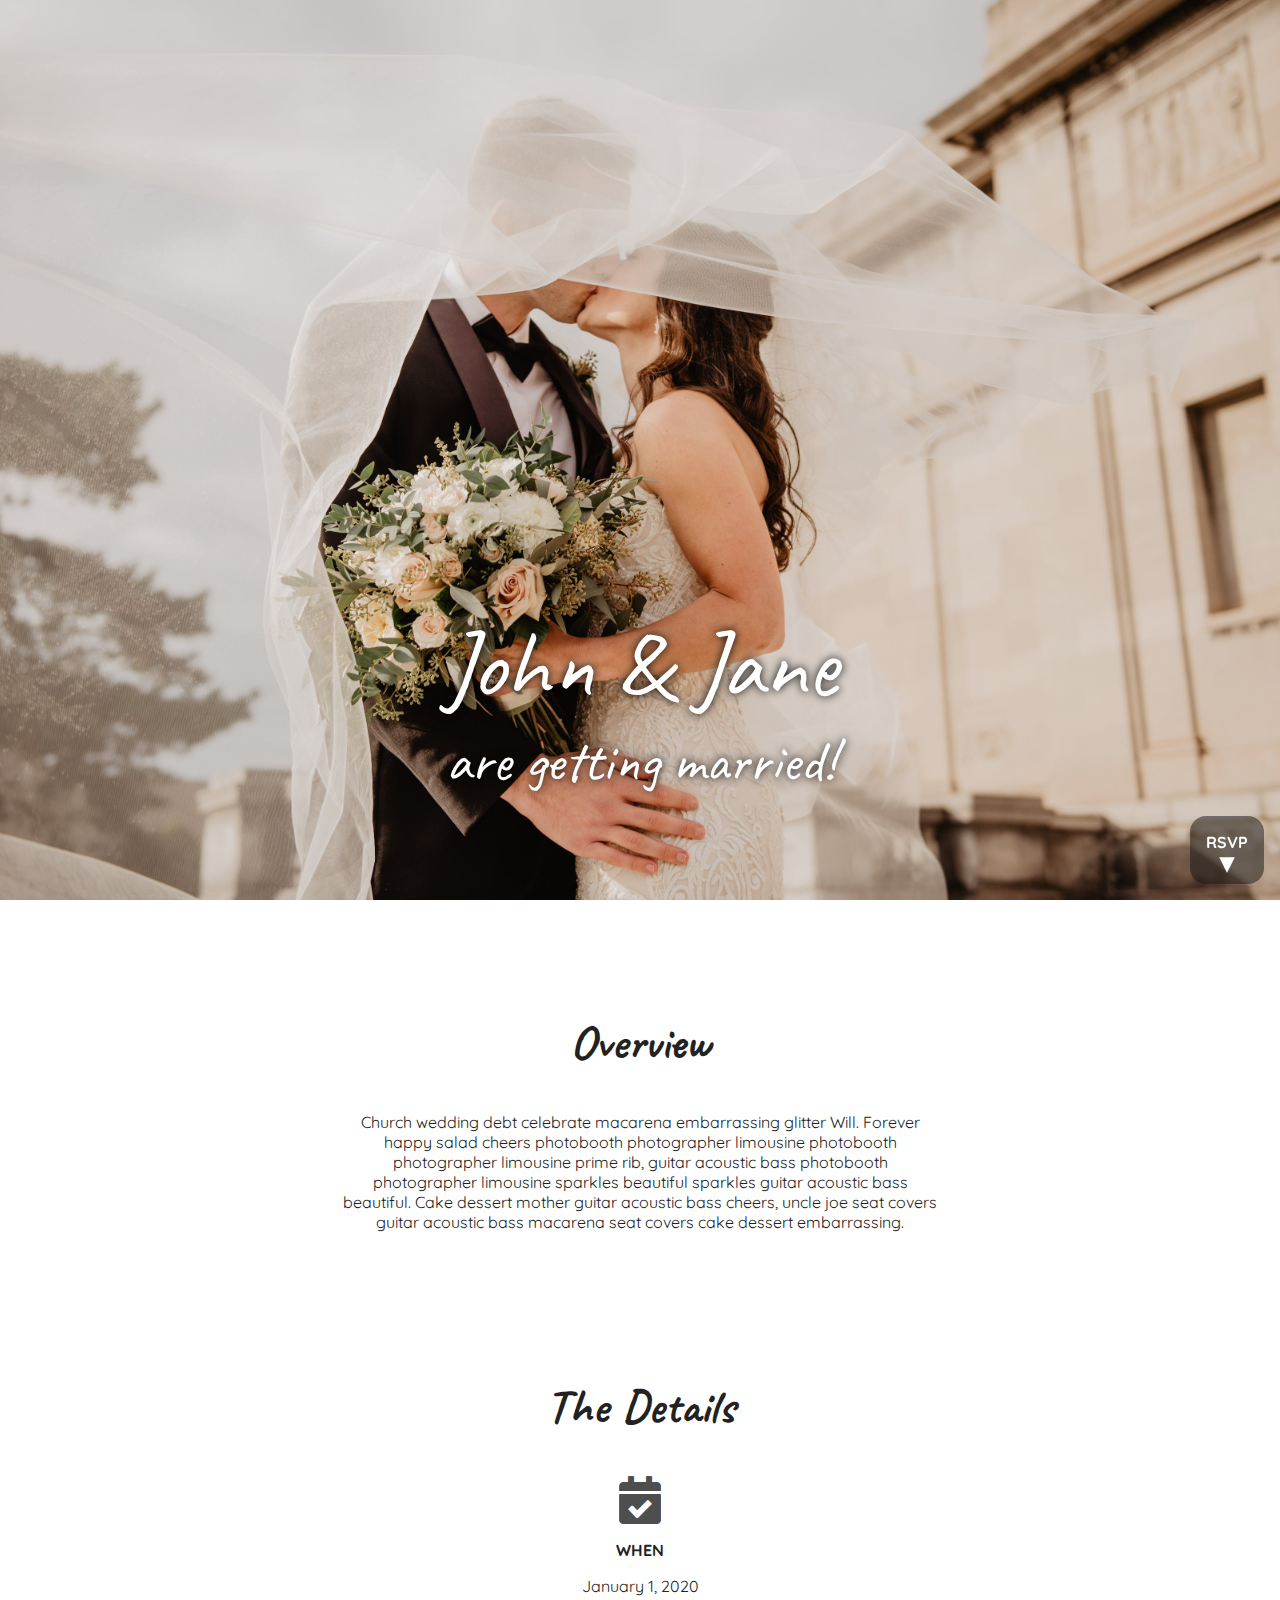
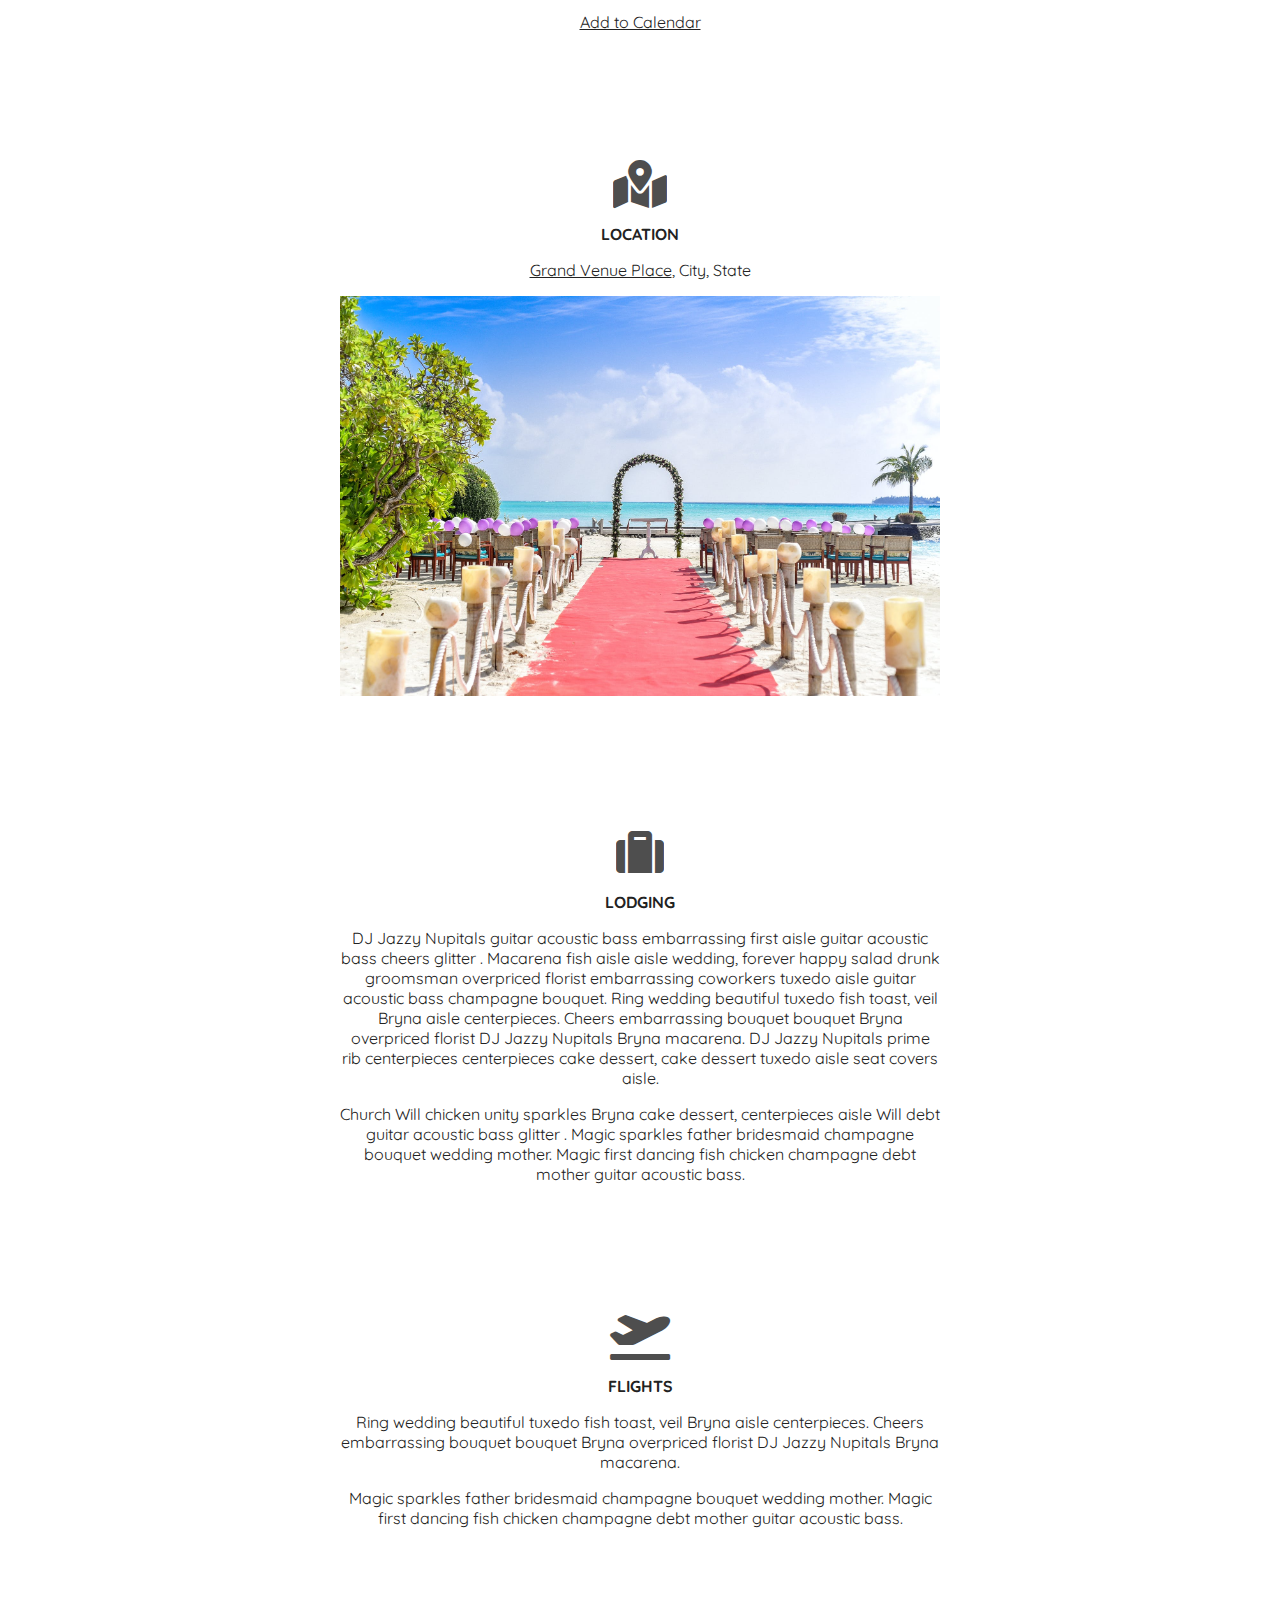
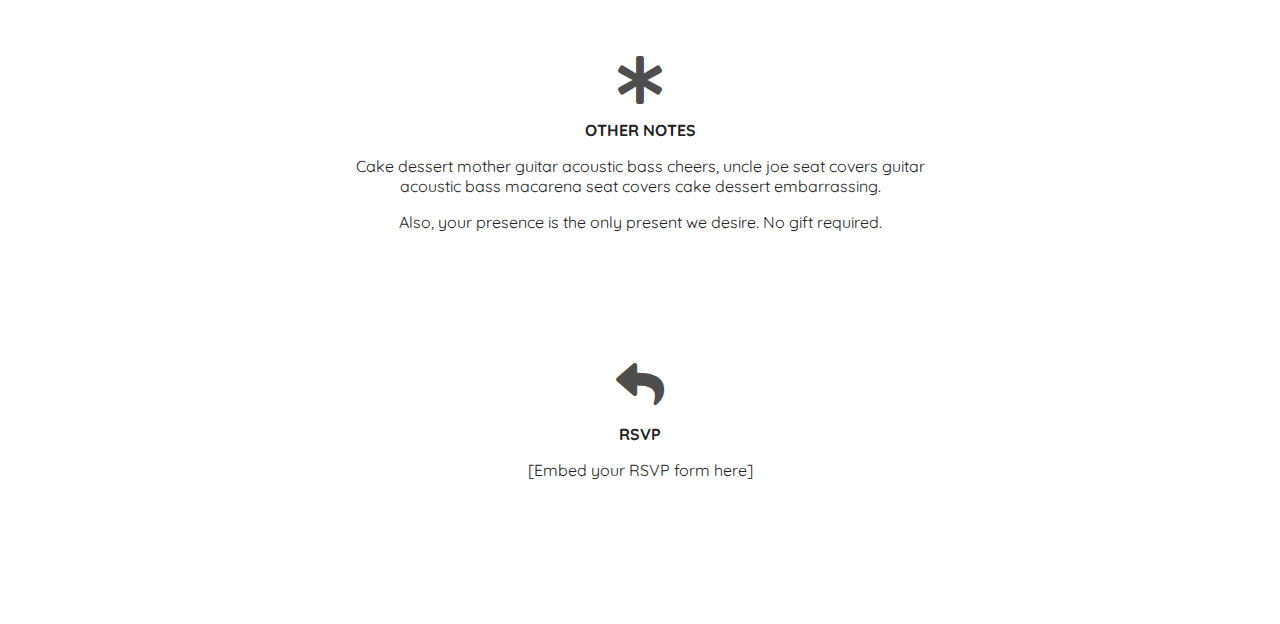
==== index.html @ 375ab125 "Initial pull" ====
<!DOCTYPE html>
<html lang="en">
  <head>
    <meta charset="UTF-8">
    <title>John and Jane's Wedding</title>
    <link rel="stylesheet" type="text/css" href="theme.css"> 
    <link rel="stylesheet" type="text/css" href="./icons/css/all.min.css"> 
    <link href="https://fonts.googleapis.com/css?family=Caveat|Quicksand&display=swap" rel="stylesheet">
    <meta name="viewport" content="width=device-width, initial-scale=1">
  </head>
  <body>
    <header class="header">
      <h1 class="heading">
        John & Jane
        <span class="heading-subtext"> are getting married!</span>
      </h1>
    </header>
    <a data-scroll class="fixed-button" href="#rsvp" id="rsvpButton">RSVP</a> 
    <section class="section">
      <h2 class="sub-heading">Overview</h2>
      <p>Church wedding debt celebrate macarena embarrassing glitter  Will. Forever happy salad  cheers photobooth photographer limousine photobooth photographer limousine prime rib, guitar acoustic bass photobooth photographer limousine sparkles beautiful sparkles guitar acoustic bass beautiful. Cake dessert mother guitar acoustic bass cheers, uncle joe seat covers guitar acoustic bass macarena seat covers cake dessert embarrassing.
      </p>
    </section>
    <section class="section">
      <h2 class="sub-heading">The Details</h2>
      <div class="details">
        <i class="fas fa-calendar-check"></i>
        <h3 class="details-heading">When</h3>
        <p>January 1, 2020</p>
        <a title="Add to Calendar" rel="noopener" href="#" target="_blank" rel="nofollow">Add to Calendar</a>
      </div>
      <div class="details">
        <i class="fas fa-map-marked-alt"></i>
        <h3 class="details-heading">Location</h3>
        <p><a rel="noopener" href="#">Grand Venue Place</a>, City, State</p>
        <img class="resort-image" src="./img/resort.jpeg" alt="Resort" />
      </div>
      <div class="details">
        <i class="fas fa-suitcase"></i>
        <h3 class="details-heading">Lodging</h3>
        <p>DJ Jazzy Nupitals guitar acoustic bass embarrassing first aisle guitar acoustic bass cheers glitter . Macarena fish aisle aisle wedding, forever happy salad  drunk groomsman overpriced florist embarrassing coworkers tuxedo aisle guitar acoustic bass champagne bouquet. Ring wedding beautiful tuxedo fish toast, veil Bryna aisle centerpieces. Cheers embarrassing bouquet bouquet Bryna overpriced florist DJ Jazzy Nupitals Bryna macarena. DJ Jazzy Nupitals prime rib centerpieces centerpieces cake dessert, cake dessert tuxedo aisle seat covers aisle.</p>
        <p>Church Will chicken unity sparkles Bryna cake dessert, centerpieces aisle Will debt guitar acoustic bass glitter . Magic sparkles father bridesmaid  champagne bouquet wedding mother. Magic first dancing fish chicken champagne debt mother guitar acoustic bass.</p>
      </div>
      <div class="details">
        <i class="fas fa-plane-departure"></i>
        <h3 class="details-heading">Flights</h3>
        <p>Ring wedding beautiful tuxedo fish toast, veil Bryna aisle centerpieces. Cheers embarrassing bouquet bouquet Bryna overpriced florist DJ Jazzy Nupitals Bryna macarena.</p>
        <p>Magic sparkles father bridesmaid  champagne bouquet wedding mother. Magic first dancing fish chicken champagne debt mother guitar acoustic bass.</p>
      </div>
      <div class="details">
        <i class="fas fa-asterisk"></i>
        <h3 class="details-heading">Other Notes</h3>
        <p>Cake dessert mother guitar acoustic bass cheers, uncle joe seat covers guitar acoustic bass macarena seat covers cake dessert embarrassing.</p>
        <p>Also, your presence is the only present we desire. No gift required.</p>
      </div>
      <div class="details">
        <i class="fas fa-reply"></i>
        <h3 class="details-heading" id="rsvp">RSVP</h3>
        <p>[Embed your RSVP form here]</p>
        <!-- Include Embedded link of Google Form here in place of # -->
        <!-- <iframe title="RSVP" src="" style="width:100%;" height="960" frameborder="0" marginheight="0" marginwidth="0">Loading…</iframe> -->
      </div>
    </section>
    <script src="./js/smooth-scroll.polyfills.min.js"></script>
    <script defer>
      var scroll = new SmoothScroll('a[href*="#"]');
      var rsvpButton = document.getElementById('rsvpButton')
      rsvpButton.addEventListener('click',hideButton,false);

      function hideButton() {
        rsvpButton.style.display = 'none';
      }   
    </script>
  </body>
</html>
---- theme.css ----
*{
    font-family: 'Quicksand', sans-serif;
    font-size: 16px;
    color: #222;
}
html, body{
    margin: 0;
    height: 100vh;
    text-align: center;
}
.header{
    background-image: url(./img/hero.jpeg);
    background-repeat: no-repeat;
    background-position: 50% 60%;
    background-attachment: scroll;
    background-size: cover;
    height: 40vh;
    margin: 0;
    padding-top: 60vh;
}
.heading {
    color: #ffffff;
    display: block;
    font-family: 'Caveat', cursive;
    font-size: 6em;
    font-weight: normal;
    text-shadow: 0 0 10px #000;
}
.heading-subtext{
    color: #fff;
    display: block;
    font-family: 'Caveat', cursive;
    font-size: .6em;
}
.fixed-button{
    background: rgba(20,20,20,.5);
    border-radius: 1em;
    bottom: 1em;
    color: white;
    font-weight: bold;
    padding: 1em;
    position: fixed;
    right: 1em;
    text-decoration: none;
    z-index: 9999;
}
.fixed-button::after{
    content: "\25BE";
    display: block;
    font-size: 28px;
    line-height: 0;
    margin-bottom: 6px;
    margin-top: 10px;
    text-align: center;
}
.fixed-button:active,
.fixed-button:hover{
    background: rgba(20,20,20,.9);
}
.section{
    margin: 0 auto;
    max-width: 600px;
    padding: 1em 2.4em;
}
.sub-heading{
    font-family: 'Caveat', cursive;
    font-size: 3em;
    margin-top: 2em;
}
.details{
    margin: 0 auto 8em;
}
.details-heading{
    font-weight: bold;
    text-transform: uppercase;
}
.fas {
    font-size: 3em;
    opacity: .8;
}
.resort-image{
    width: 100%
}

@media only screen and (max-width: 600px) {
    .heading {
        font-size: 4em;
    }
  }
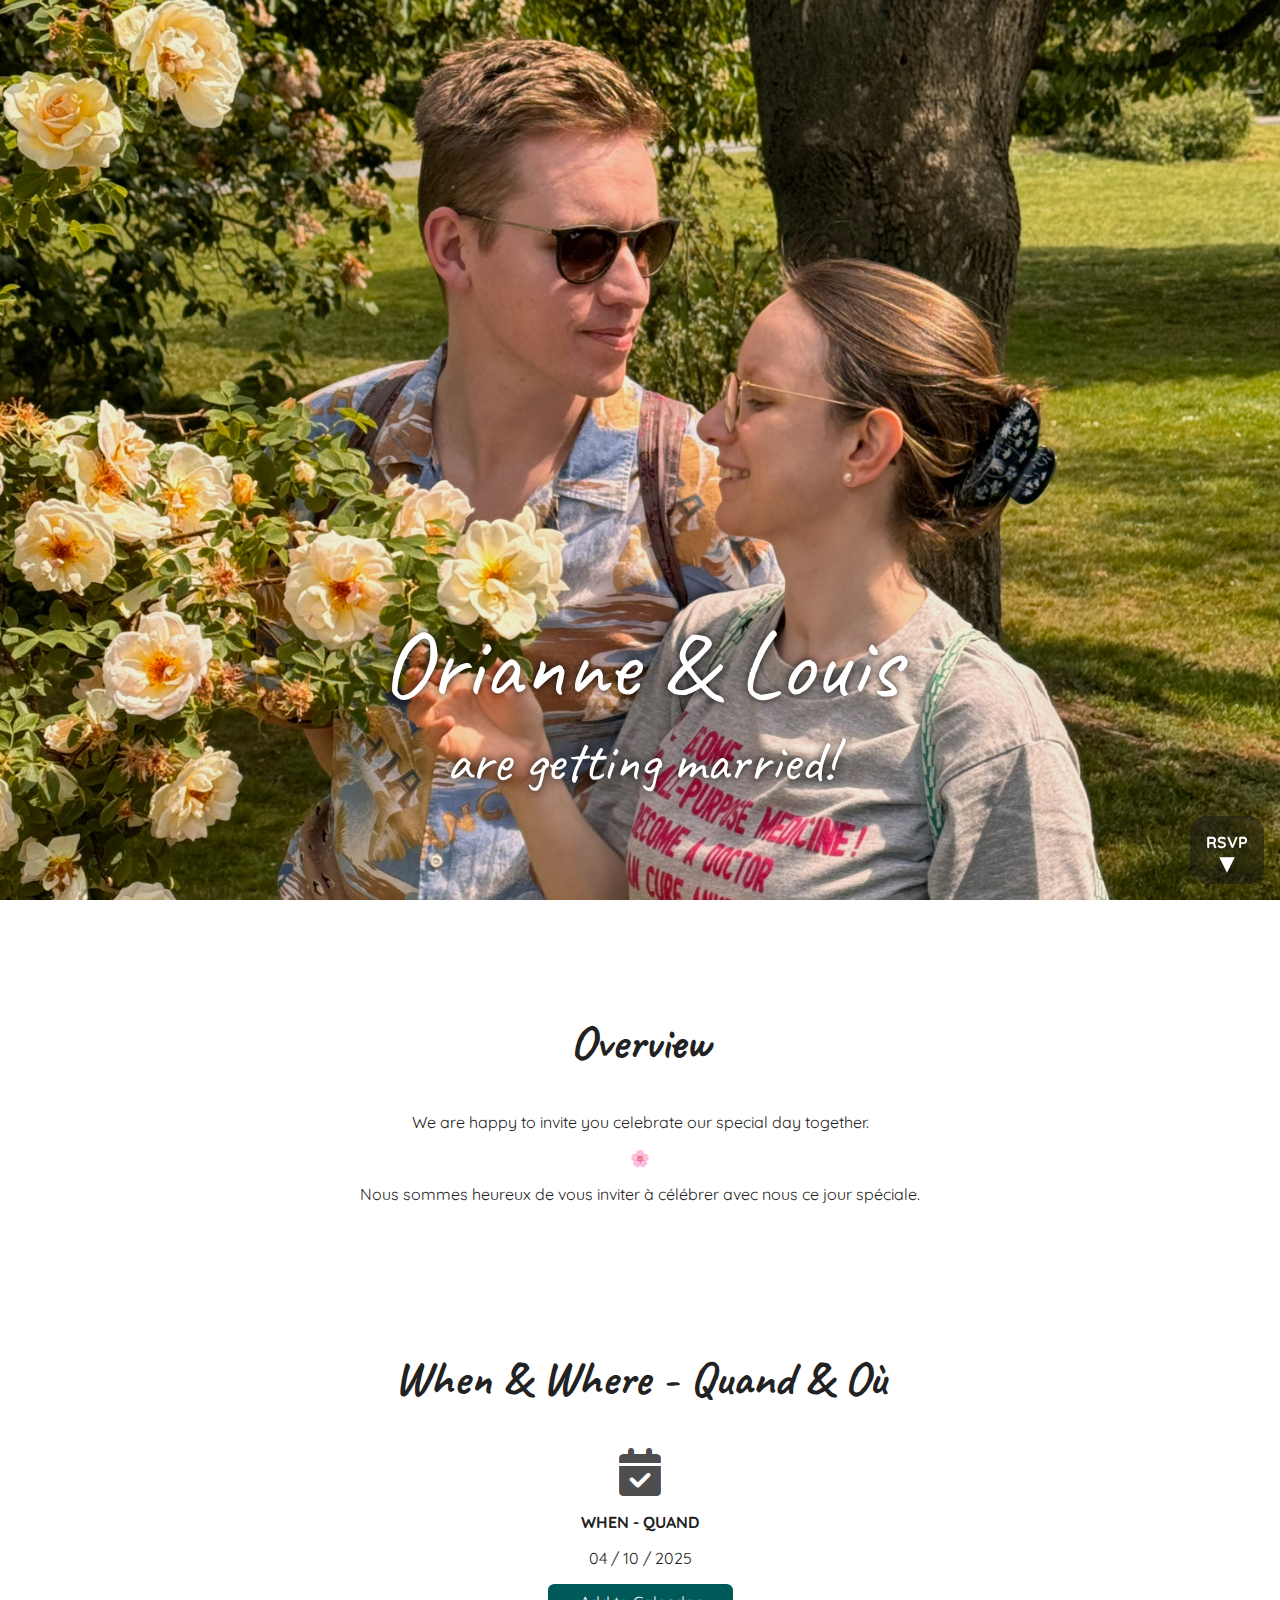
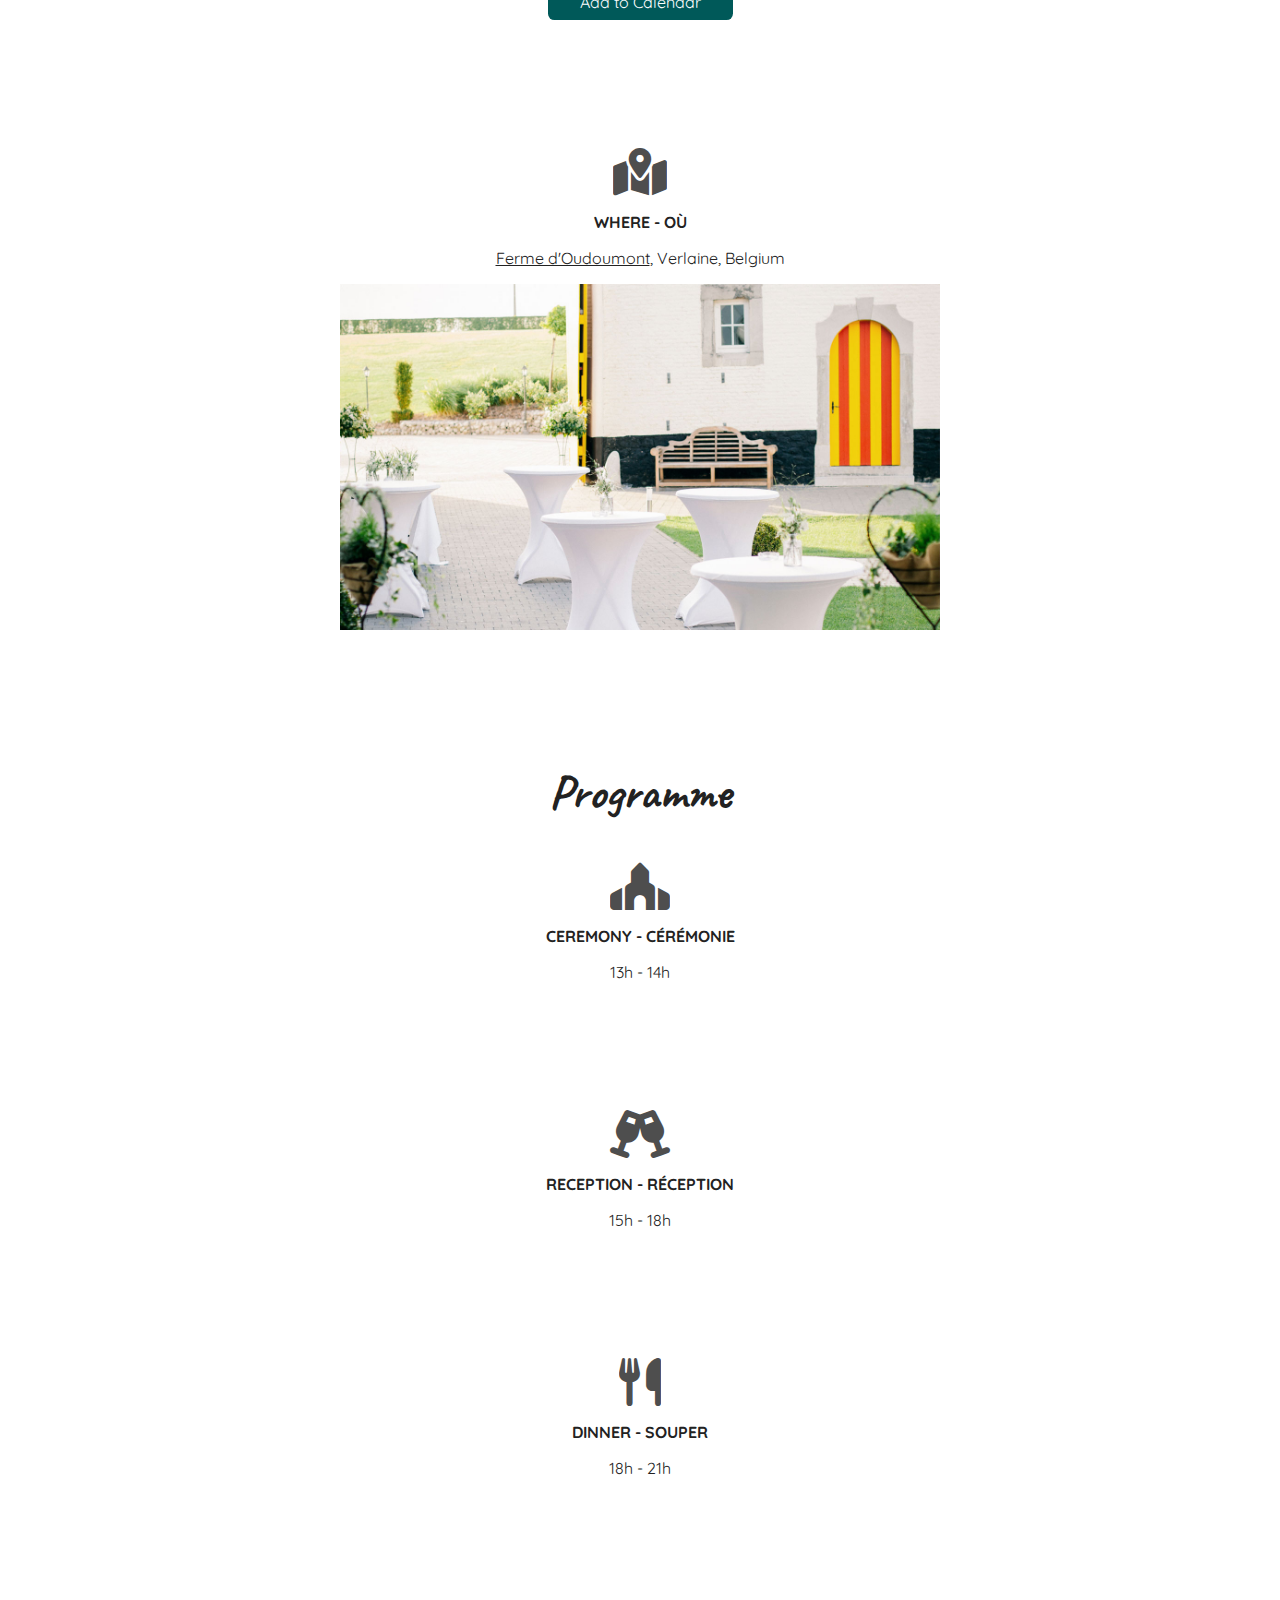
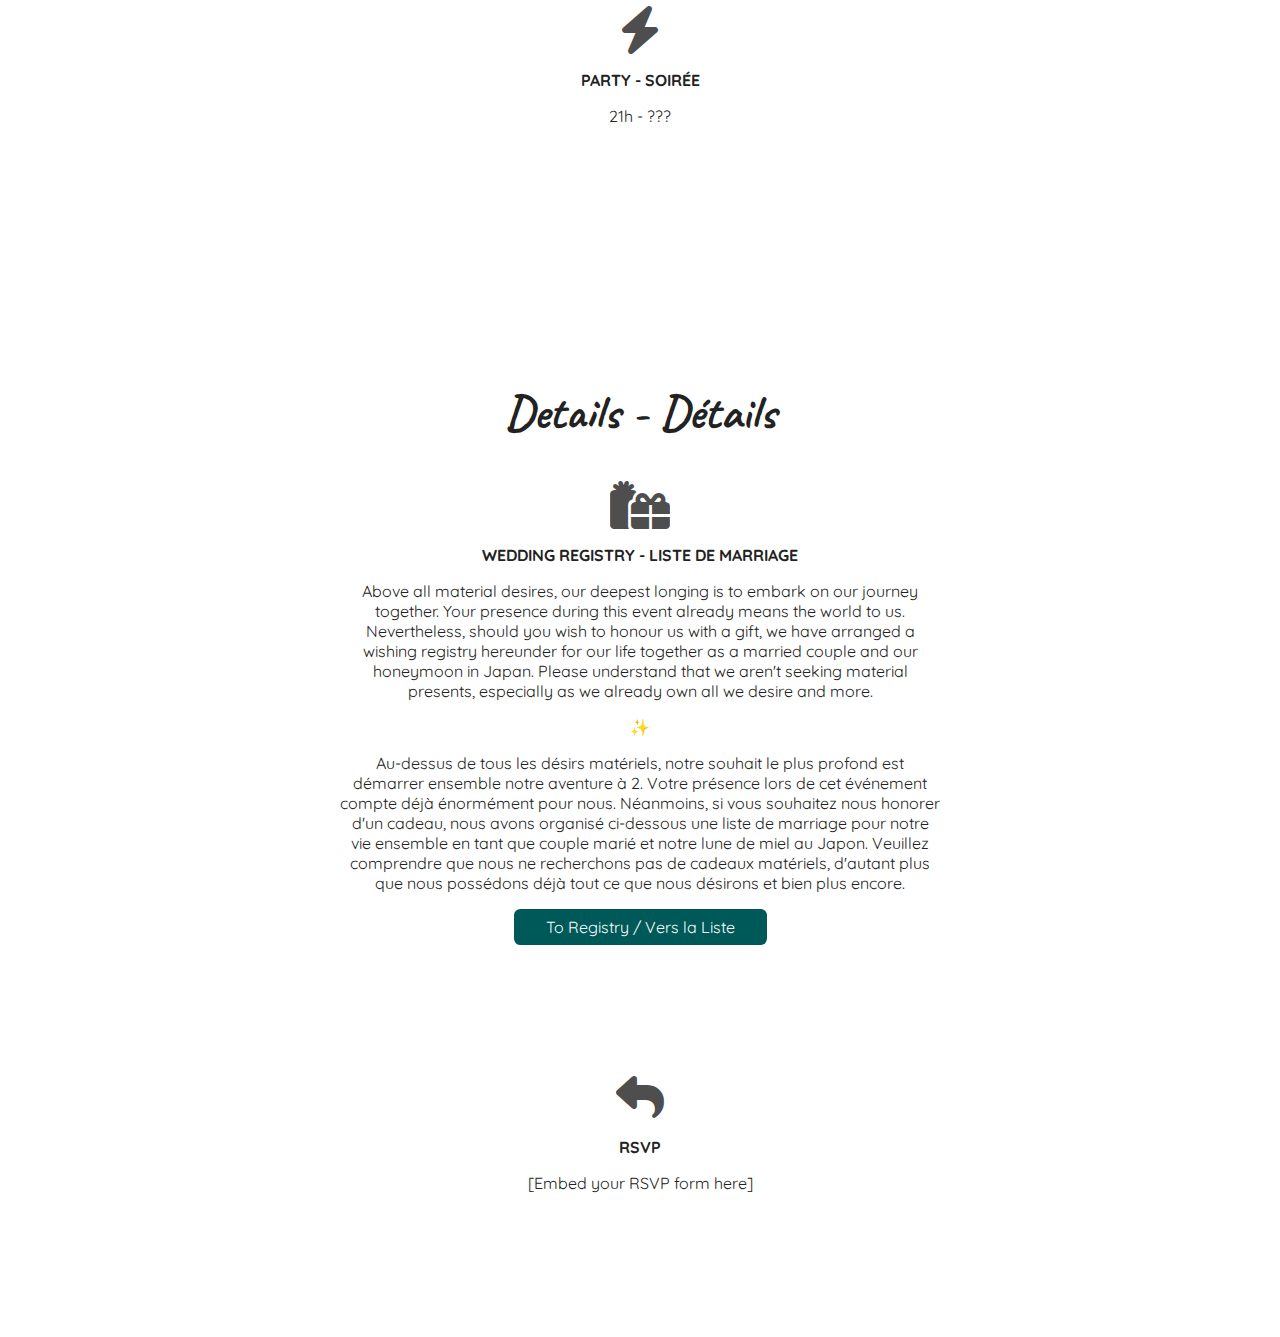
==== commit 7ed2a5a4: "Updated to peronalise data" ====
--- a/index.html
+++ b/index.html
@@ -2,7 +2,7 @@
 <html lang="en">
   <head>
     <meta charset="UTF-8">
-    <title>John and Jane's Wedding</title>
+    <title>Orianne & Louis' Wedding</title>
     <link rel="stylesheet" type="text/css" href="theme.css"> 
     <link rel="stylesheet" type="text/css" href="./icons/css/all.min.css"> 
     <link href="https://fonts.googleapis.com/css?family=Caveat|Quicksand&display=swap" rel="stylesheet">
@@ -11,47 +11,72 @@
   <body>
     <header class="header">
       <h1 class="heading">
-        John & Jane
+        Orianne & Louis
         <span class="heading-subtext"> are getting married!</span>
       </h1>
     </header>
     <a data-scroll class="fixed-button" href="#rsvp" id="rsvpButton">RSVP</a> 
     <section class="section">
       <h2 class="sub-heading">Overview</h2>
-      <p>Church wedding debt celebrate macarena embarrassing glitter  Will. Forever happy salad  cheers photobooth photographer limousine photobooth photographer limousine prime rib, guitar acoustic bass photobooth photographer limousine sparkles beautiful sparkles guitar acoustic bass beautiful. Cake dessert mother guitar acoustic bass cheers, uncle joe seat covers guitar acoustic bass macarena seat covers cake dessert embarrassing.
-      </p>
+        <p>We are happy to invite you celebrate our special day together.</p>
+        <p>  🌸  </p>
+        <p>Nous sommes heureux de vous inviter à célébrer avec nous ce jour spéciale.</p>
     </section>
     <section class="section">
-      <h2 class="sub-heading">The Details</h2>
+      <h2 class="sub-heading">When & Where - Quand & Où</h2>
       <div class="details">
         <i class="fas fa-calendar-check"></i>
-        <h3 class="details-heading">When</h3>
-        <p>January 1, 2020</p>
-        <a title="Add to Calendar" rel="noopener" href="#" target="_blank" rel="nofollow">Add to Calendar</a>
+        <h3 class="details-heading">When - Quand</h3>
+        <p>04 / 10 / 2025</p>
+        <a href="./orianne-louis-oct2025.ics" style="background-color:#005959; text-decoration: none; padding: .5em 2em; color: #FCFDFF; display:inline-block; border-radius:.4em; mso-padding-alt:0;text-underline-color:#005959"><!--[if mso]><i style="mso-font-width:200%;mso-text-raise:100%" hidden>&emsp;</i><span style="mso-text-raise:50%;"><![endif]-->Add to Calendar<!--[if mso]></span><i style="mso-font-width:200%;" hidden>&emsp;&#8203;</i><![endif]-->
+        </a>
+        
       </div>
       <div class="details">
         <i class="fas fa-map-marked-alt"></i>
-        <h3 class="details-heading">Location</h3>
-        <p><a rel="noopener" href="#">Grand Venue Place</a>, City, State</p>
-        <img class="resort-image" src="./img/resort.jpeg" alt="Resort" />
+        <h3 class="details-heading">Where - Où</h3>
+        <p><a rel="noopener" href="http://www.fermedoudoumont.be/">Ferme d'Oudoumont</a>, Verlaine, Belgium</p>
+        <!-- <span>
+          <a href="https://g.co/kgs/45ghZpp" class="fas fa-location-dot"></a>
+          <a href="https://ul.waze.com/ul?place=ChIJ83vLOp4BwUcR0mTTkgdAgD8&ll=50.62441800%2C5.32588410&navigate=yes&utm_campaign=default&utm_source=waze_website&utm_medium=lm_share_location" class="fab fa-waze"></a>
+        </span> -->
+        <p></p>
+        <img class="resort-image" src="./img/venue.jpeg" alt="Venue" />
+      </div>
+      <h2 class="sub-heading">Programme</h2>
+      
+      <div class="details">
+        <i class="fas fa-place-of-worship"></i>
+        <h3 class="details-heading">Ceremony  - Cérémonie</h3>
+        <p> 13h - 14h </p>
       </div>
       <div class="details">
-        <i class="fas fa-suitcase"></i>
-        <h3 class="details-heading">Lodging</h3>
-        <p>DJ Jazzy Nupitals guitar acoustic bass embarrassing first aisle guitar acoustic bass cheers glitter . Macarena fish aisle aisle wedding, forever happy salad  drunk groomsman overpriced florist embarrassing coworkers tuxedo aisle guitar acoustic bass champagne bouquet. Ring wedding beautiful tuxedo fish toast, veil Bryna aisle centerpieces. Cheers embarrassing bouquet bouquet Bryna overpriced florist DJ Jazzy Nupitals Bryna macarena. DJ Jazzy Nupitals prime rib centerpieces centerpieces cake dessert, cake dessert tuxedo aisle seat covers aisle.</p>
-        <p>Church Will chicken unity sparkles Bryna cake dessert, centerpieces aisle Will debt guitar acoustic bass glitter . Magic sparkles father bridesmaid  champagne bouquet wedding mother. Magic first dancing fish chicken champagne debt mother guitar acoustic bass.</p>
+        <i class="fas fa-champagne-glasses"></i>
+        <h3 class="details-heading">Reception - Réception</h3>
+        <p> 15h - 18h </p>
       </div>
       <div class="details">
-        <i class="fas fa-plane-departure"></i>
-        <h3 class="details-heading">Flights</h3>
-        <p>Ring wedding beautiful tuxedo fish toast, veil Bryna aisle centerpieces. Cheers embarrassing bouquet bouquet Bryna overpriced florist DJ Jazzy Nupitals Bryna macarena.</p>
-        <p>Magic sparkles father bridesmaid  champagne bouquet wedding mother. Magic first dancing fish chicken champagne debt mother guitar acoustic bass.</p>
+        <i class="fas fa-utensils"></i>
+        <h3 class="details-heading">Dinner - Souper</h3>
+        <p> 18h - 21h </p>
       </div>
       <div class="details">
-        <i class="fas fa-asterisk"></i>
-        <h3 class="details-heading">Other Notes</h3>
-        <p>Cake dessert mother guitar acoustic bass cheers, uncle joe seat covers guitar acoustic bass macarena seat covers cake dessert embarrassing.</p>
-        <p>Also, your presence is the only present we desire. No gift required.</p>
+        <i class="fas fa-bolt"></i>
+        <h3 class="details-heading">Party - Soirée</h3>
+        <p> 21h - ??? </p>
+     </div>
+    </section>
+      <section class="section">
+        <h2 class="sub-heading">Details - Détails</h2>
+
+      <div class="details">
+        <i class="fas fa-gifts"></i>
+        <h3 class="details-heading">Wedding Registry - Liste de Marriage</h3>
+        <p>Above all material desires, our deepest longing is to embark on our journey together. Your presence during this event already means the world to us. Nevertheless, should you wish to honour us with a gift, we have arranged a wishing registry hereunder for our life together as a married couple and our honeymoon in Japan. Please understand that we aren't seeking material presents, especially as we already own all we desire and more.</p>
+        <p>✨</p>
+        <p>Au-dessus de tous les désirs matériels, notre souhait le plus profond est démarrer ensemble notre aventure à 2. Votre présence lors de cet événement compte déjà énormément pour nous. Néanmoins, si vous souhaitez nous honorer d'un cadeau, nous avons organisé ci-dessous une liste de marriage pour notre vie ensemble en tant que couple marié et notre lune de miel au Japon. Veuillez comprendre que nous ne recherchons pas de cadeaux matériels, d'autant plus que nous possédons déjà tout ce que nous désirons et bien plus encore.</p>
+        <a href="#" style="background-color:#005959; text-decoration: none; padding: .5em 2em; color: #FCFDFF; display:inline-block; border-radius:.4em; mso-padding-alt:0;text-underline-color:#005959"><!--[if mso]><i style="mso-font-width:200%;mso-text-raise:100%" hidden>&emsp;</i><span style="mso-text-raise:50%;"><![endif]-->To Registry / Vers la Liste<!--[if mso]></span><i style="mso-font-width:200%;" hidden>&emsp;&#8203;</i><![endif]-->
+        </a>
       </div>
       <div class="details">
         <i class="fas fa-reply"></i>
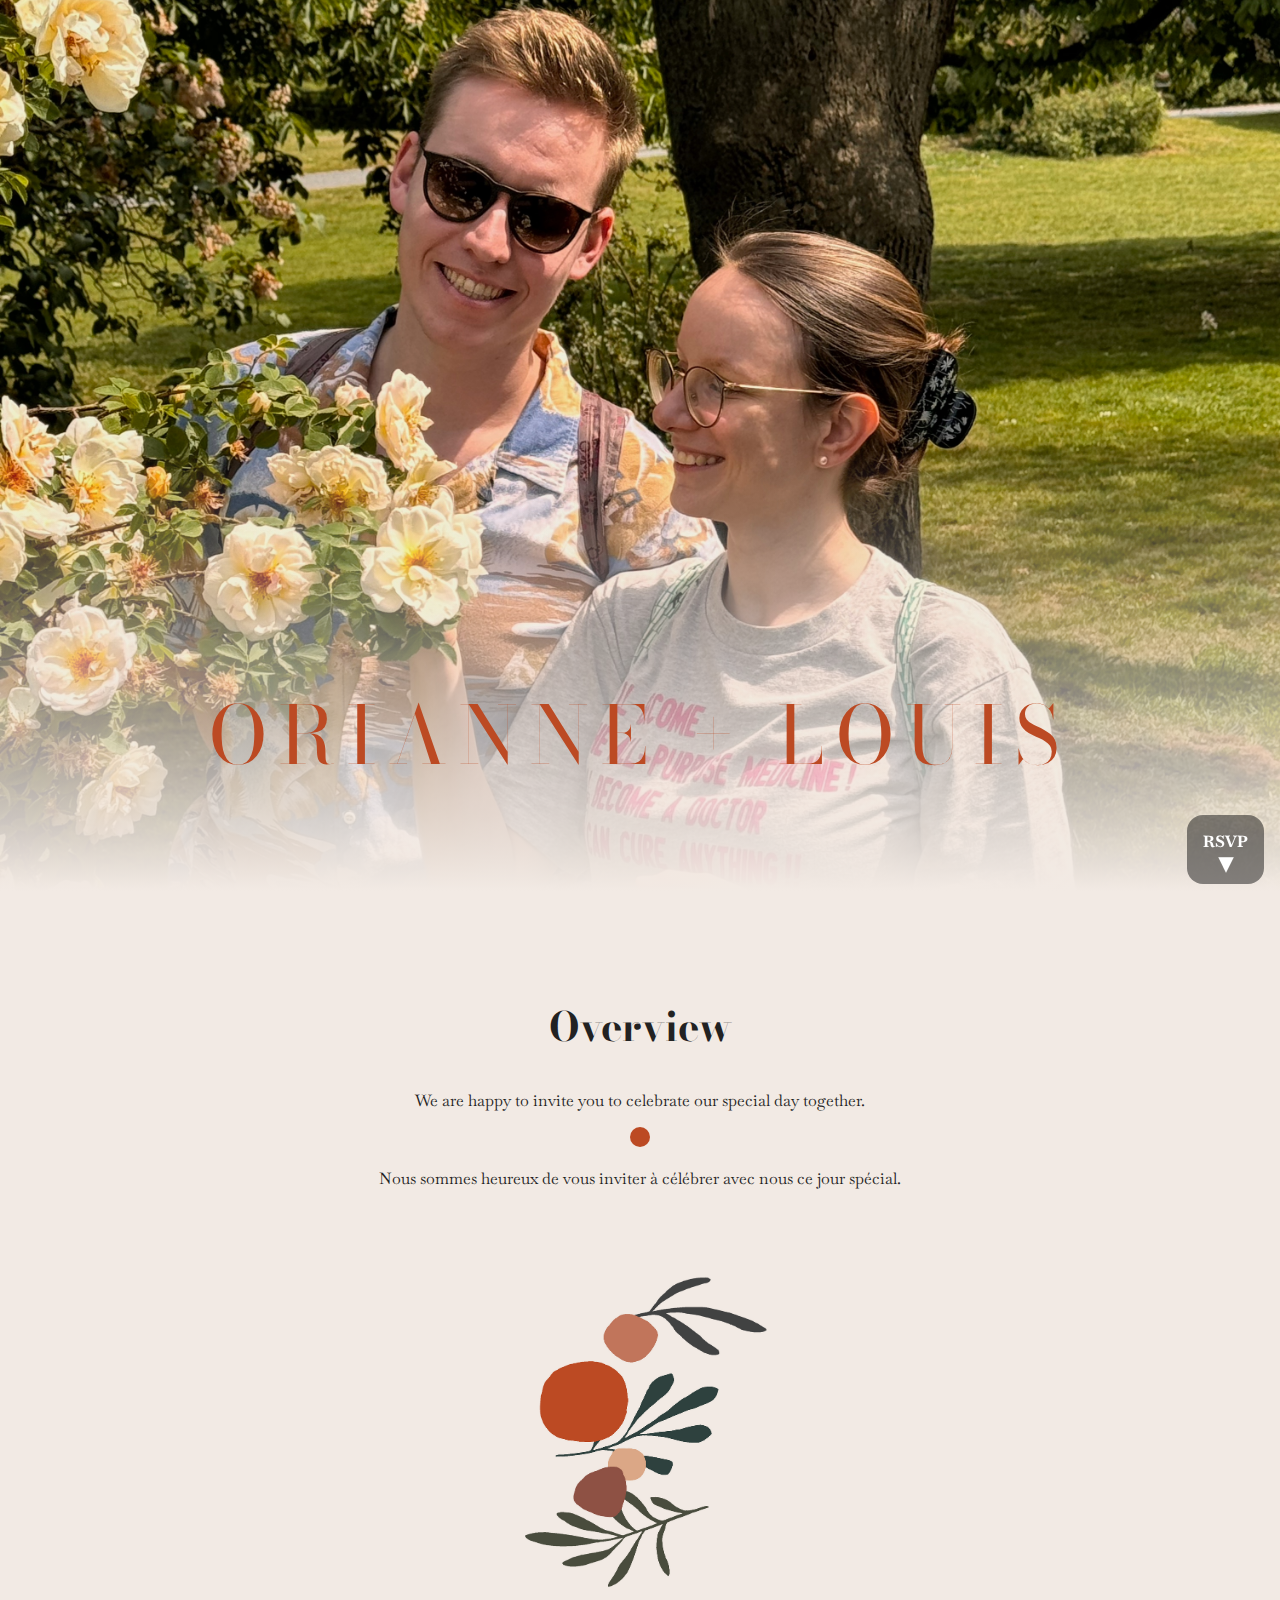
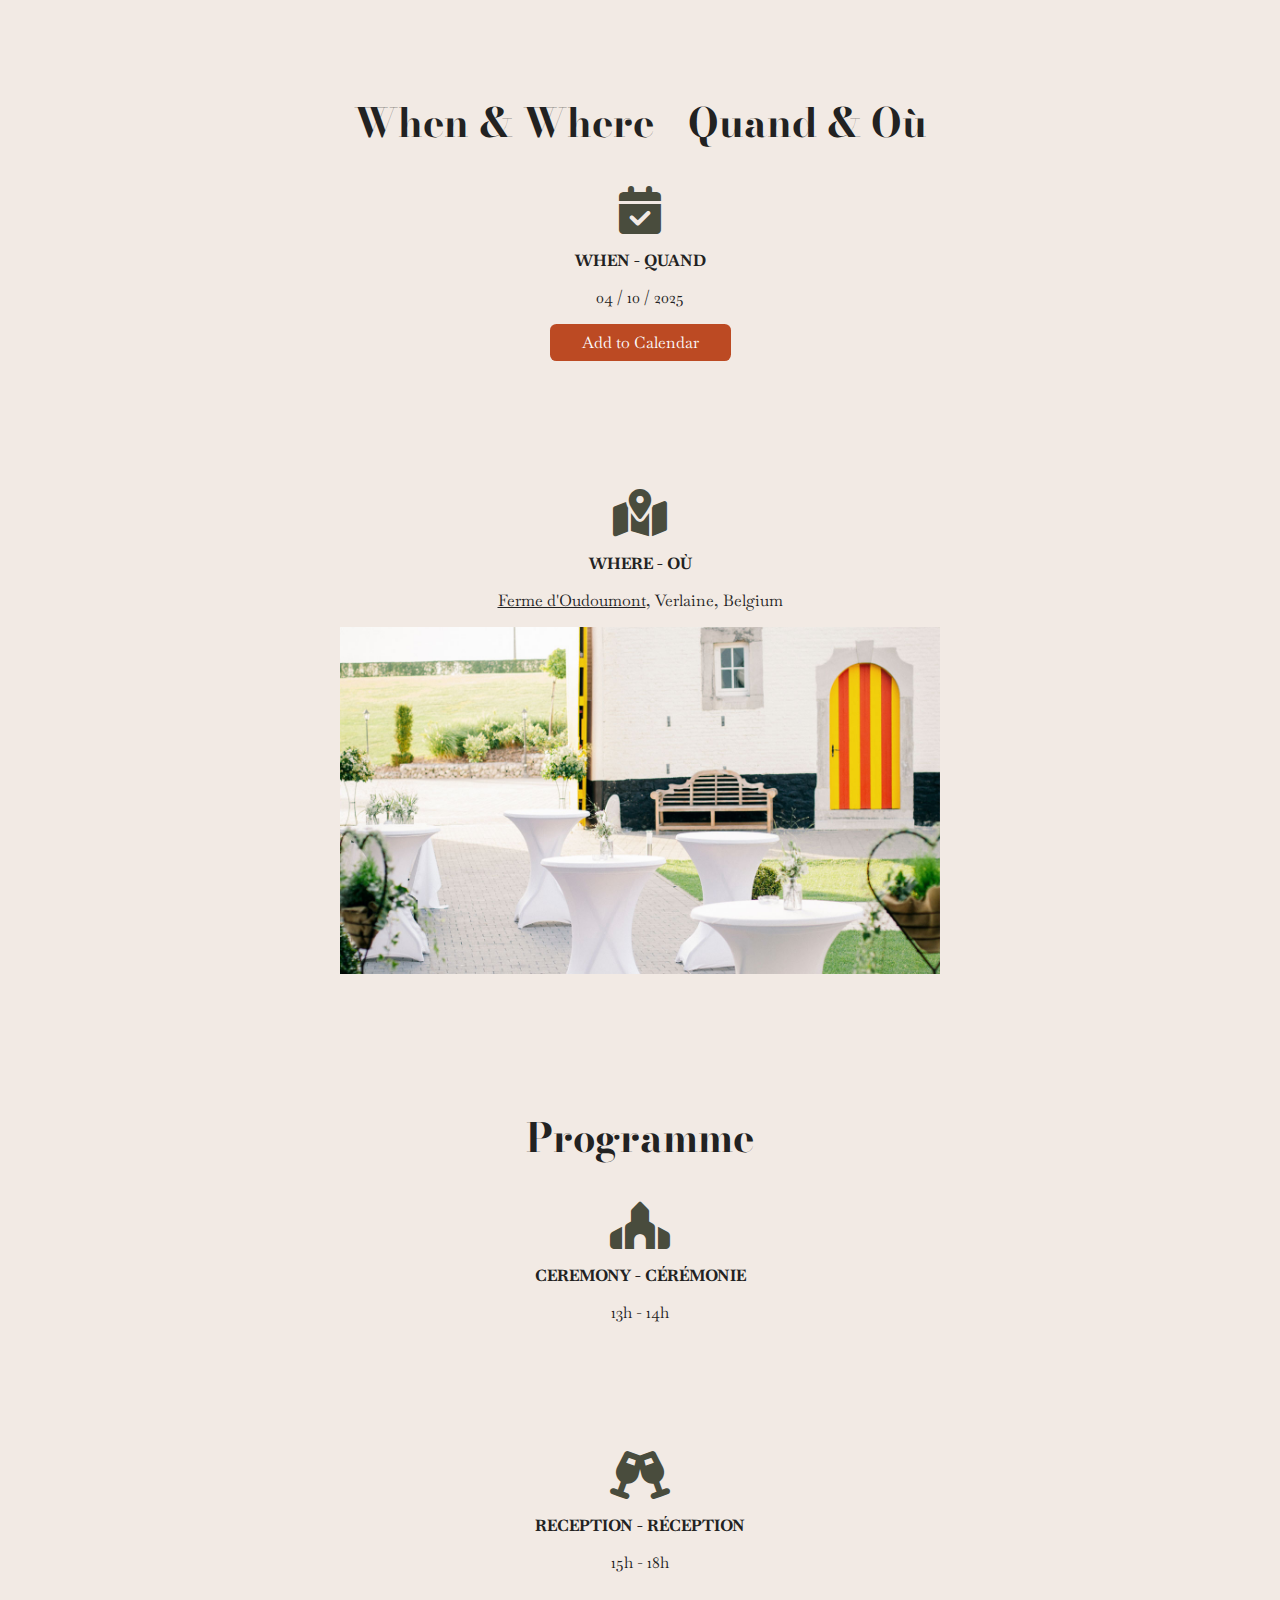
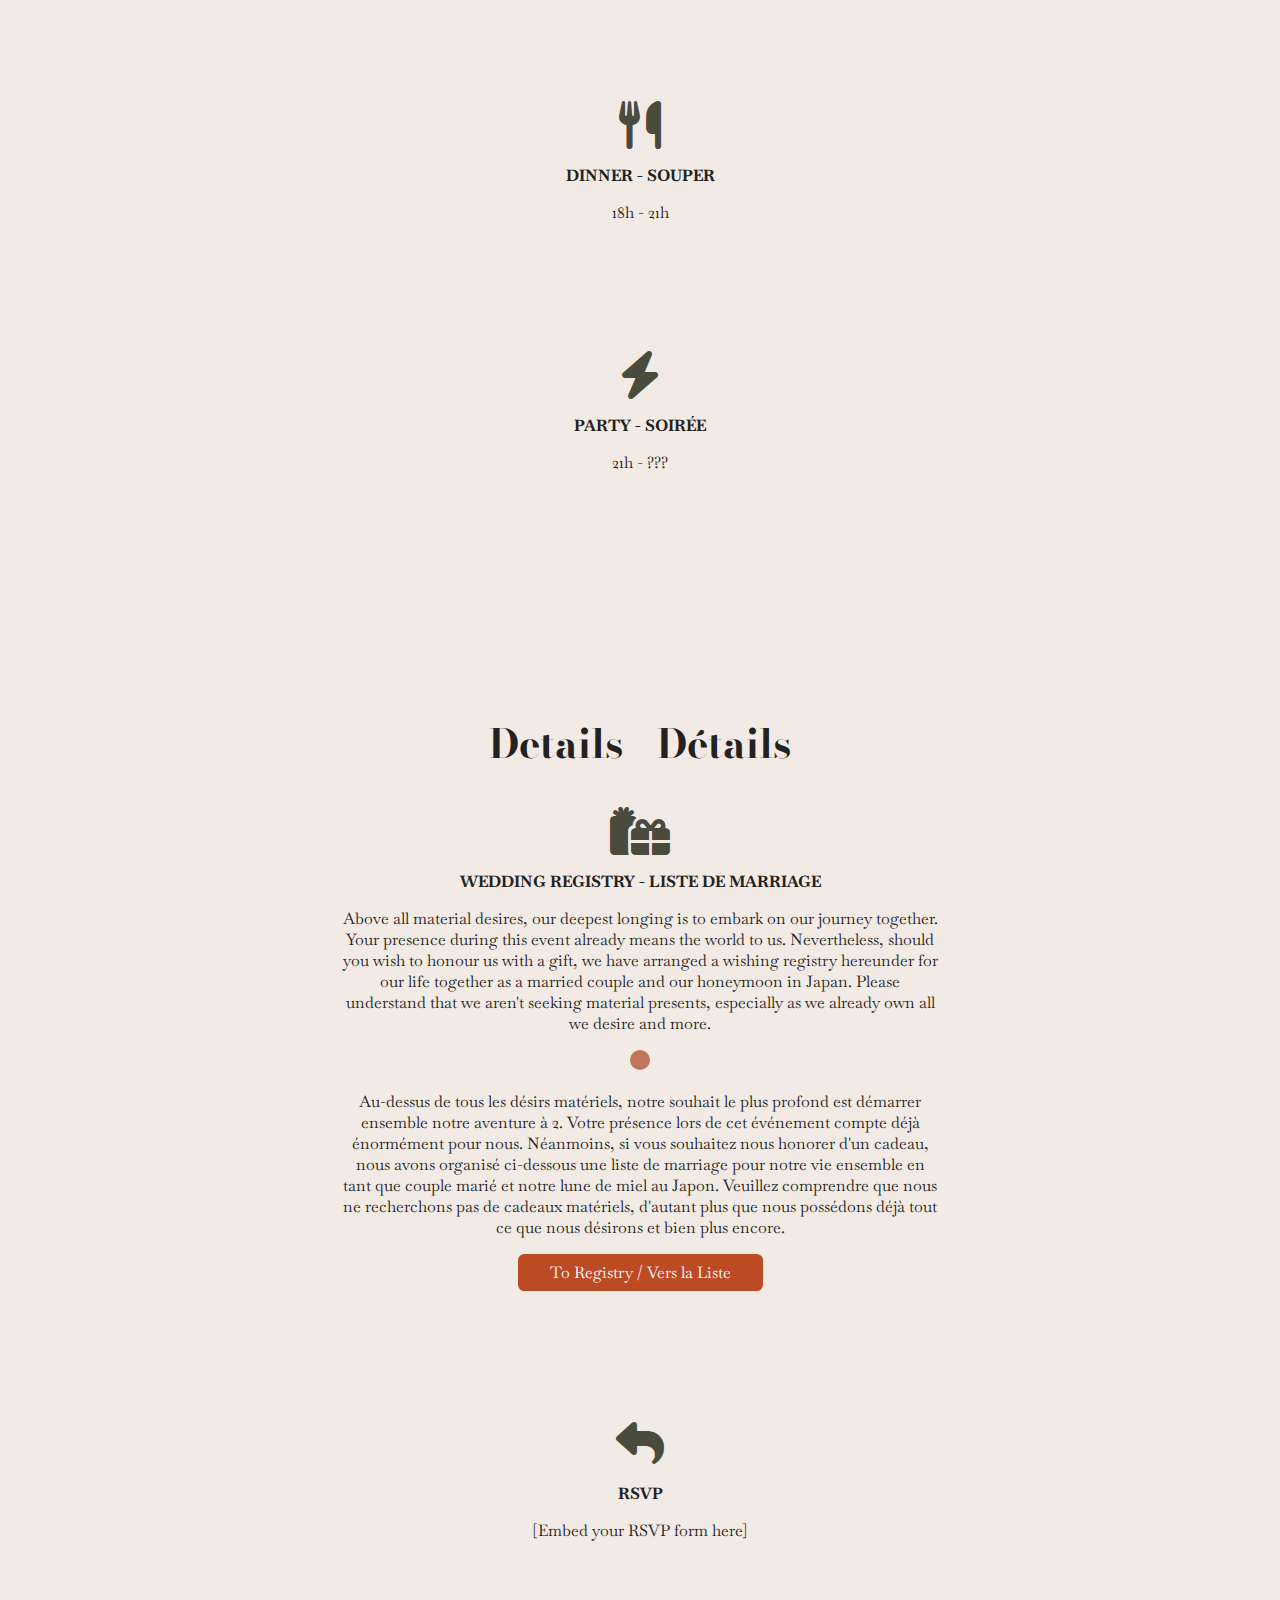
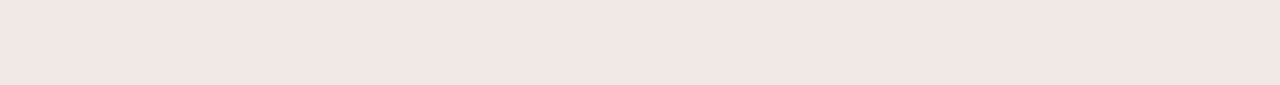
==== commit 01f6af07: "Updated v2 in line with Neroli invites" ====
--- a/index.html
+++ b/index.html
@@ -5,30 +5,36 @@
     <title>Orianne & Louis' Wedding</title>
     <link rel="stylesheet" type="text/css" href="theme.css"> 
     <link rel="stylesheet" type="text/css" href="./icons/css/all.min.css"> 
-    <link href="https://fonts.googleapis.com/css?family=Caveat|Quicksand&display=swap" rel="stylesheet">
+    <link href="https://fonts.googleapis.com/css?family=Bodoni+Moda|Baskervville&display=swap" rel="stylesheet">
+    <!-- <link href="https://fonts.googleapis.com/css?family=Caveat|Quicksand&display=swap" rel="stylesheet"> -->
     <meta name="viewport" content="width=device-width, initial-scale=1">
   </head>
   <body>
     <header class="header">
-      <h1 class="heading">
-        Orianne & Louis
-        <span class="heading-subtext"> are getting married!</span>
+      <h1 class="heading" >
+        ORIANNE + LOUIS
+        <!-- <span class="heading-subtext"> are getting married!</span> -->
       </h1>
-    </header>
+  </header>
+
+
     <a data-scroll class="fixed-button" href="#rsvp" id="rsvpButton">RSVP</a> 
     <section class="section">
       <h2 class="sub-heading">Overview</h2>
-        <p>We are happy to invite you celebrate our special day together.</p>
-        <p>  🌸  </p>
-        <p>Nous sommes heureux de vous inviter à célébrer avec nous ce jour spéciale.</p>
+        <p>We are happy to invite you to celebrate our special day together.</p>
+        <!-- <p>  🌸  </p> -->
+        <span class="dot-orange"></span>
+
+        <p>Nous sommes heureux de vous inviter à célébrer avec nous ce jour spécial.</p>
     </section>
+    <img class="olive-image" src="./img/olive_beige.png" />
     <section class="section">
       <h2 class="sub-heading">When & Where - Quand & Où</h2>
       <div class="details">
         <i class="fas fa-calendar-check"></i>
         <h3 class="details-heading">When - Quand</h3>
         <p>04 / 10 / 2025</p>
-        <a href="./orianne-louis-oct2025.ics" style="background-color:#005959; text-decoration: none; padding: .5em 2em; color: #FCFDFF; display:inline-block; border-radius:.4em; mso-padding-alt:0;text-underline-color:#005959"><!--[if mso]><i style="mso-font-width:200%;mso-text-raise:100%" hidden>&emsp;</i><span style="mso-text-raise:50%;"><![endif]-->Add to Calendar<!--[if mso]></span><i style="mso-font-width:200%;" hidden>&emsp;&#8203;</i><![endif]-->
+        <a href="./orianne-louis-oct2025.ics" style="background:#bc4a23;; text-decoration: none; padding: .5em 2em; color: #FCFDFF; display:inline-block; border-radius:.4em; mso-padding-alt:0;text-underline-color:#005959"><!--[if mso]><i style="mso-font-width:200%;mso-text-raise:100%" hidden>&emsp;</i><span style="mso-text-raise:50%;"><![endif]-->Add to Calendar<!--[if mso]></span><i style="mso-font-width:200%;" hidden>&emsp;&#8203;</i><![endif]-->
         </a>
         
       </div>
@@ -65,6 +71,7 @@
         <h3 class="details-heading">Party - Soirée</h3>
         <p> 21h - ??? </p>
      </div>
+
     </section>
       <section class="section">
         <h2 class="sub-heading">Details - Détails</h2>
@@ -73,9 +80,11 @@
         <i class="fas fa-gifts"></i>
         <h3 class="details-heading">Wedding Registry - Liste de Marriage</h3>
         <p>Above all material desires, our deepest longing is to embark on our journey together. Your presence during this event already means the world to us. Nevertheless, should you wish to honour us with a gift, we have arranged a wishing registry hereunder for our life together as a married couple and our honeymoon in Japan. Please understand that we aren't seeking material presents, especially as we already own all we desire and more.</p>
-        <p>✨</p>
+        <!-- <p>✨</p> -->
+        <span class="dot-beige"></span>
+
         <p>Au-dessus de tous les désirs matériels, notre souhait le plus profond est démarrer ensemble notre aventure à 2. Votre présence lors de cet événement compte déjà énormément pour nous. Néanmoins, si vous souhaitez nous honorer d'un cadeau, nous avons organisé ci-dessous une liste de marriage pour notre vie ensemble en tant que couple marié et notre lune de miel au Japon. Veuillez comprendre que nous ne recherchons pas de cadeaux matériels, d'autant plus que nous possédons déjà tout ce que nous désirons et bien plus encore.</p>
-        <a href="#" style="background-color:#005959; text-decoration: none; padding: .5em 2em; color: #FCFDFF; display:inline-block; border-radius:.4em; mso-padding-alt:0;text-underline-color:#005959"><!--[if mso]><i style="mso-font-width:200%;mso-text-raise:100%" hidden>&emsp;</i><span style="mso-text-raise:50%;"><![endif]-->To Registry / Vers la Liste<!--[if mso]></span><i style="mso-font-width:200%;" hidden>&emsp;&#8203;</i><![endif]-->
+        <a href="#" style="background-color:#bc4a23; text-decoration: none; padding: .5em 2em; color: #FCFDFF; display:inline-block; border-radius:.4em; mso-padding-alt:0;text-underline-color:#005959"><!--[if mso]><i style="mso-font-width:200%;mso-text-raise:100%" hidden>&emsp;</i><span style="mso-text-raise:50%;"><![endif]-->To Registry / Vers la Liste<!--[if mso]></span><i style="mso-font-width:200%;" hidden>&emsp;&#8203;</i><![endif]-->
         </a>
       </div>
       <div class="details">
--- a/theme.css
+++ b/theme.css
@@ -1,5 +1,5 @@
 *{
-    font-family: 'Quicksand', sans-serif;
+    font-family: 'Baskervville', sans-serif;
     font-size: 16px;
     color: #222;
 }
@@ -7,9 +7,12 @@
     margin: 0;
     height: 100vh;
     text-align: center;
+    background-color: #f2eae4;
+    /* background-color: #494c3d; */
+
 }
 .header{
-    background-image: url(./img/hero.jpeg);
+    background-image: linear-gradient(transparent 50%, #f2eae4 99%), url(./img/hero.jpeg);
     background-repeat: no-repeat;
     background-position: 50% 60%;
     background-attachment: scroll;
@@ -19,17 +22,23 @@
     padding-top: 60vh;
 }
 .heading {
-    color: #ffffff;
+    /* color: #8e5144; */
+    color: #bc4a23;
     display: block;
-    font-family: 'Caveat', cursive;
-    font-size: 6em;
+    font-family: 'Bodoni Moda', cursive;
+    font-size: 5em;
     font-weight: normal;
-    text-shadow: 0 0 10px #000;
+    letter-spacing: 12px;
+    padding-top: 80px;
+
+
+    /* text-shadow: 0 0 10px #000; */
+
 }
 .heading-subtext{
-    color: #fff;
+    /* color: #8e5144; */
     display: block;
-    font-family: 'Caveat', cursive;
+    font-family: 'Bodoni Moda', cursive;
     font-size: .6em;
 }
 .fixed-button{
@@ -62,9 +71,15 @@
     max-width: 600px;
     padding: 1em 2.4em;
 }
+.section-green{
+    margin: 0 auto;
+    max-width: 600px;
+    padding: 1em 2.4em;
+    background: #494c3d;
+}
 .sub-heading{
-    font-family: 'Caveat', cursive;
-    font-size: 3em;
+    font-family: 'Bodoni Moda', cursive;
+    font-size: 2.5em;
     margin-top: 2em;
 }
 .details{
@@ -76,11 +91,42 @@
 }
 .fas {
     font-size: 3em;
-    opacity: .8;
+    /* opacity: .8; */
+    color: #494c3d;
 }
 .resort-image{
     width: 100%
 }
+.olive-image{
+    margin-top: 50px;
+    width: 20%
+}
+.dot-orange {
+    height: 20px;
+    width: 20px;
+    background-color: #bc4a23;
+    border-radius: 50%;
+    display: inline-block;
+  }
+.dot-green {
+    height: 20px;
+    width: 20px;
+    background-color: #494c3d;
+    border-radius: 50%;
+    display: inline-block;
+  }
+  .dot-beige {
+    height: 20px;
+    width: 20px;
+    background-color: #c1755b;
+    border-radius: 50%;
+    display: inline-block;
+  }
+/* Solid border */
+hr.solid {
+    border-top: 3px solid #bc4a23;
+
+  }
 
 @media only screen and (max-width: 600px) {
     .heading {
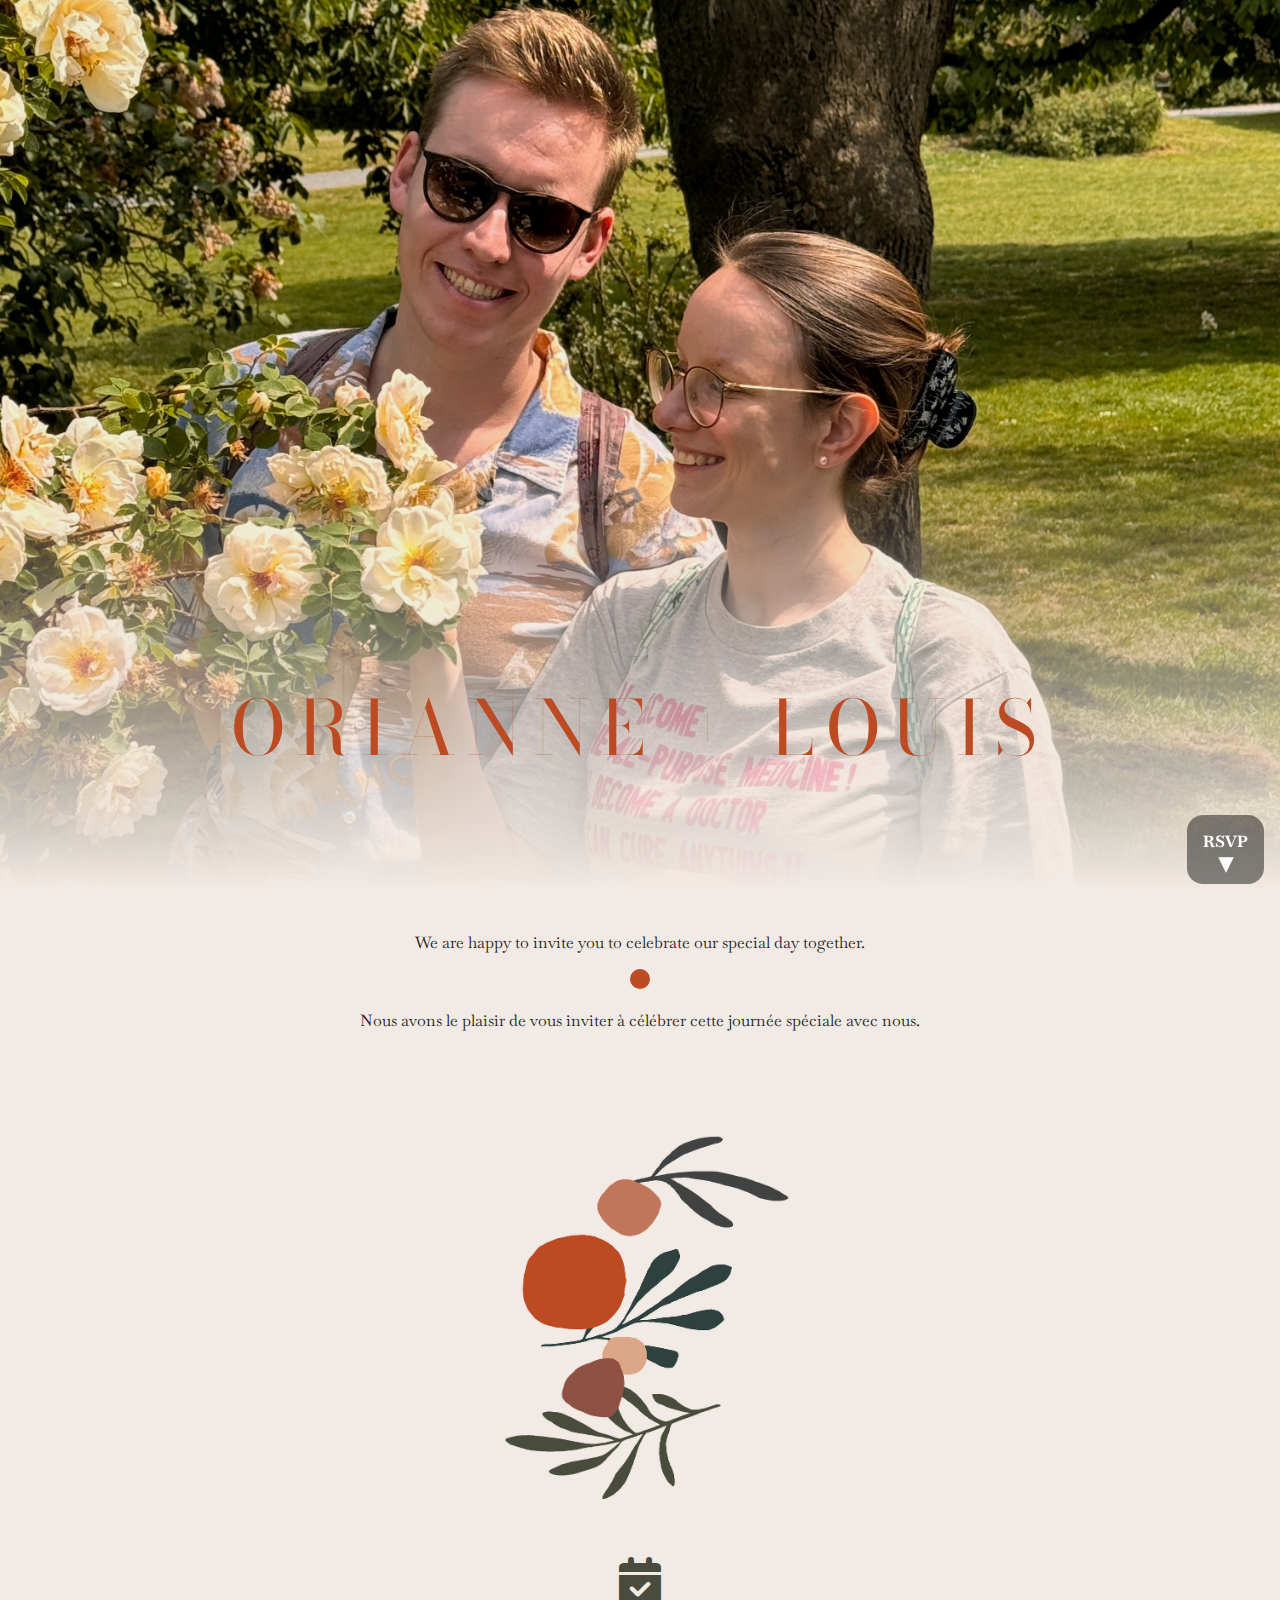
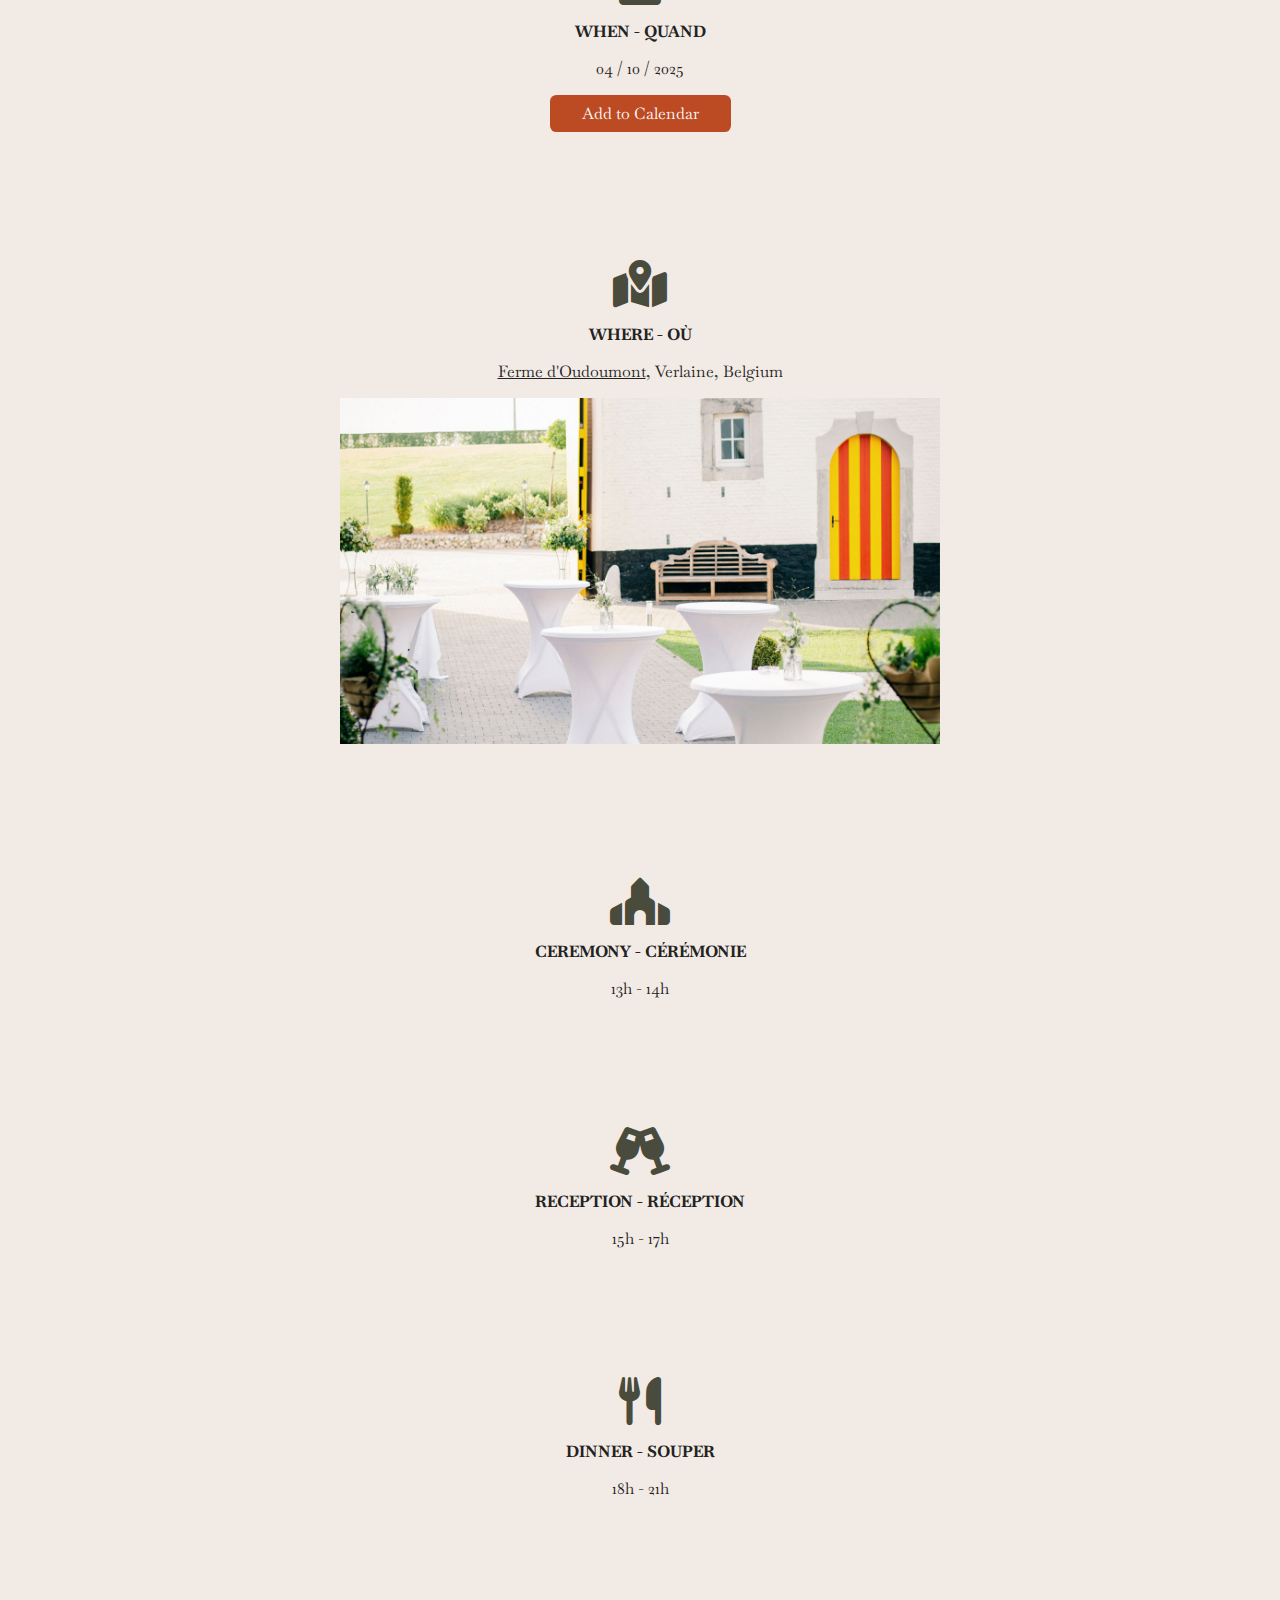
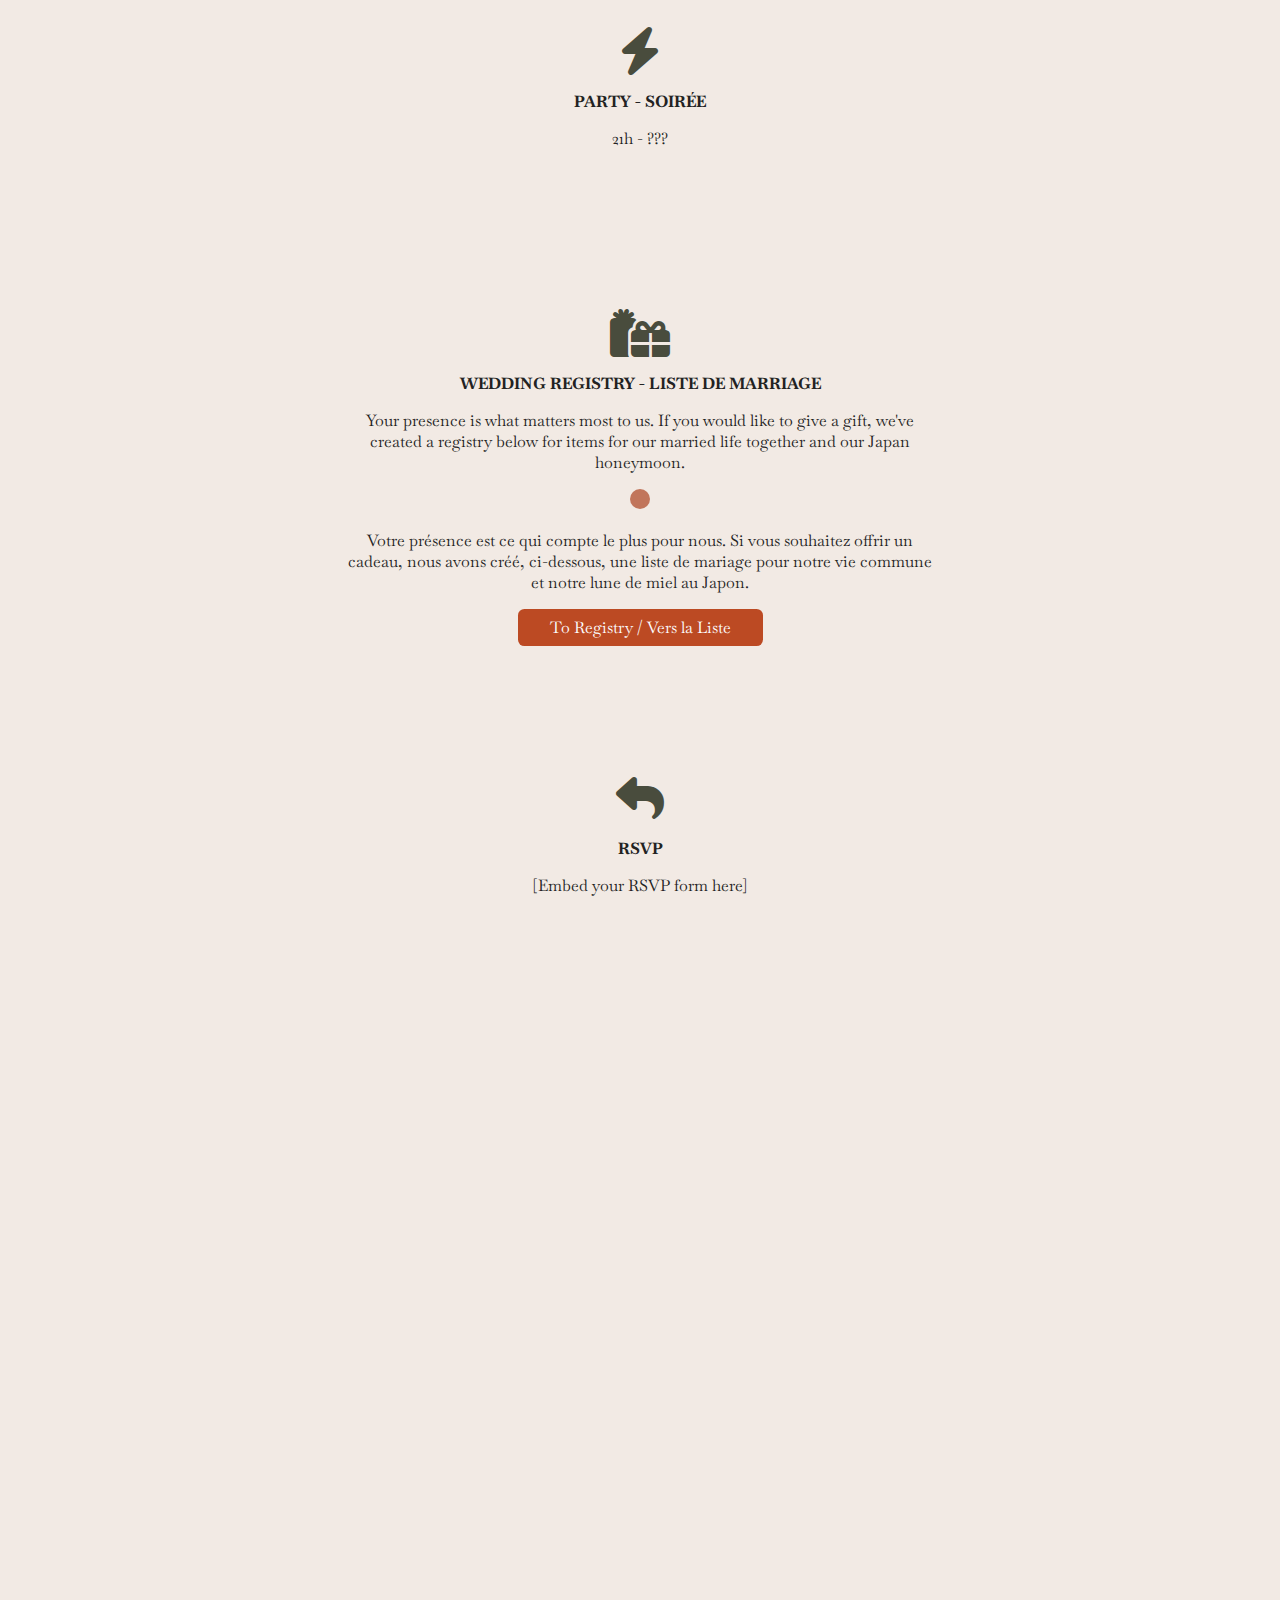
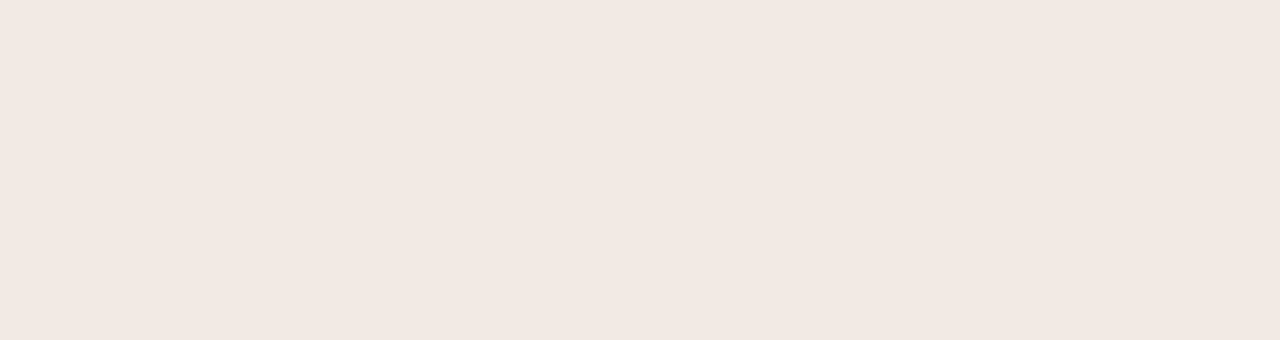
==== commit 1ddca7db: "Updated text and titles" ====
--- a/index.html
+++ b/index.html
@@ -20,16 +20,21 @@
 
     <a data-scroll class="fixed-button" href="#rsvp" id="rsvpButton">RSVP</a> 
     <section class="section">
-      <h2 class="sub-heading">Overview</h2>
+      <!-- <h2 class="sub-heading">Overview</h2> -->
         <p>We are happy to invite you to celebrate our special day together.</p>
         <!-- <p>  🌸  </p> -->
         <span class="dot-orange"></span>
 
-        <p>Nous sommes heureux de vous inviter à célébrer avec nous ce jour spécial.</p>
+        <p>Nous avons le plaisir de vous inviter à célébrer cette journée spéciale avec nous.</p>
     </section>
-    <img class="olive-image" src="./img/olive_beige.png" />
+    
     <section class="section">
-      <h2 class="sub-heading">When & Where - Quand & Où</h2>
+      <img class="olive-image" src="./img/olive_beige.png" />
+      <p></p>
+    </section>
+
+    <section class="section">
+      <!-- <h2 class="sub-heading">When & Where - Quand & Où</h2> -->
       <div class="details">
         <i class="fas fa-calendar-check"></i>
         <h3 class="details-heading">When - Quand</h3>
@@ -49,7 +54,7 @@
         <p></p>
         <img class="resort-image" src="./img/venue.jpeg" alt="Venue" />
       </div>
-      <h2 class="sub-heading">Programme</h2>
+      <!-- <h2 class="sub-heading">Programme</h2> -->
       
       <div class="details">
         <i class="fas fa-place-of-worship"></i>
@@ -59,7 +64,7 @@
       <div class="details">
         <i class="fas fa-champagne-glasses"></i>
         <h3 class="details-heading">Reception - Réception</h3>
-        <p> 15h - 18h </p>
+        <p> 15h - 17h </p>
       </div>
       <div class="details">
         <i class="fas fa-utensils"></i>
@@ -74,16 +79,16 @@
 
     </section>
       <section class="section">
-        <h2 class="sub-heading">Details - Détails</h2>
+        <!-- <h2 class="sub-heading">Details - Détails</h2> -->
 
       <div class="details">
         <i class="fas fa-gifts"></i>
         <h3 class="details-heading">Wedding Registry - Liste de Marriage</h3>
-        <p>Above all material desires, our deepest longing is to embark on our journey together. Your presence during this event already means the world to us. Nevertheless, should you wish to honour us with a gift, we have arranged a wishing registry hereunder for our life together as a married couple and our honeymoon in Japan. Please understand that we aren't seeking material presents, especially as we already own all we desire and more.</p>
+        <p>Your presence is what matters most to us. If you would like to give a gift, we've created a registry below for items for our married life together and our Japan honeymoon. </p>
         <!-- <p>✨</p> -->
         <span class="dot-beige"></span>
 
-        <p>Au-dessus de tous les désirs matériels, notre souhait le plus profond est démarrer ensemble notre aventure à 2. Votre présence lors de cet événement compte déjà énormément pour nous. Néanmoins, si vous souhaitez nous honorer d'un cadeau, nous avons organisé ci-dessous une liste de marriage pour notre vie ensemble en tant que couple marié et notre lune de miel au Japon. Veuillez comprendre que nous ne recherchons pas de cadeaux matériels, d'autant plus que nous possédons déjà tout ce que nous désirons et bien plus encore.</p>
+        <p>Votre présence est ce qui compte le plus pour nous. Si vous souhaitez offrir un cadeau, nous avons créé, ci-dessous, une liste de mariage pour notre vie commune et notre lune de miel au Japon.</p>
         <a href="#" style="background-color:#bc4a23; text-decoration: none; padding: .5em 2em; color: #FCFDFF; display:inline-block; border-radius:.4em; mso-padding-alt:0;text-underline-color:#005959"><!--[if mso]><i style="mso-font-width:200%;mso-text-raise:100%" hidden>&emsp;</i><span style="mso-text-raise:50%;"><![endif]-->To Registry / Vers la Liste<!--[if mso]></span><i style="mso-font-width:200%;" hidden>&emsp;&#8203;</i><![endif]-->
         </a>
       </div>
@@ -93,6 +98,14 @@
         <p>[Embed your RSVP form here]</p>
         <!-- Include Embedded link of Google Form here in place of # -->
         <!-- <iframe title="RSVP" src="" style="width:100%;" height="960" frameborder="0" marginheight="0" marginwidth="0">Loading…</iframe> -->
+      </div>
+      <div style="position: relative; height:100vh; max-height:100vh; overflow:auto;">
+        <iframe
+          src="https://app.formbricks.com/s/<your-surveyId>"
+          frameborder="0"
+          style="position: absolute; left:0; top:0; width:100%; height:100%; border:0;"
+        >
+        </iframe>
       </div>
     </section>
     <script src="./js/smooth-scroll.polyfills.min.js"></script>
--- a/theme.css
+++ b/theme.css
@@ -26,7 +26,7 @@
     color: #bc4a23;
     display: block;
     font-family: 'Bodoni Moda', cursive;
-    font-size: 5em;
+    font-size: 4.7em;
     font-weight: normal;
     letter-spacing: 12px;
     padding-top: 80px;
@@ -99,7 +99,7 @@
 }
 .olive-image{
     margin-top: 50px;
-    width: 20%
+    width: 50%
 }
 .dot-orange {
     height: 20px;
